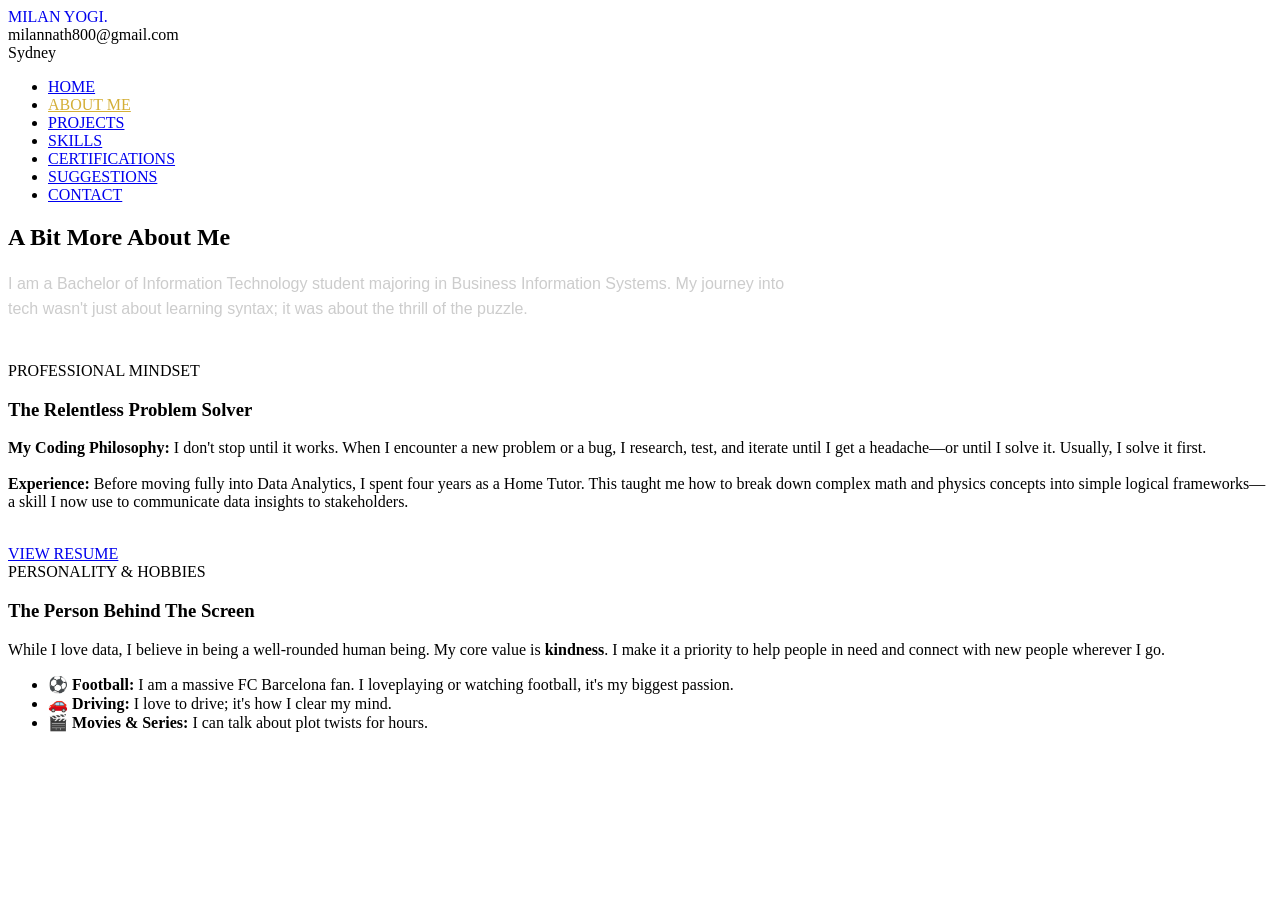
==== Scripts/about.html @ faa99487 "Add files via upload" ====
<!DOCTYPE html>
<html lang="en">
<head>
    <meta charset="UTF-8">
    <meta name="viewport" content="width=device-width, initial-scale=1.0">
    <title>About Milan Yogi</title>
    <link rel="stylesheet" href="style.css">
</head>
<body class="about-page">

    
    <div class="bg-overlay"></div>

    <nav>
        <div class="logo-wrapper">
            <a href="index.html" style="text-decoration:none;">
                <div class="logo">MILAN YOGI.</div>
            </a>
            <div class="contact-details">milannath800@gmail.com</div>
            <div class="contact-details">Sydney</div>
        </div>
        
        <ul class="nav-links">
            
             <li><a href="index.html" >HOME</a></li>
             <li><a href="about.html" style="color: #D4AF37;">ABOUT ME</a></li>
            <li><a href="projects.html">PROJECTS</a></li>
            <li><a href="skills.html">SKILLS</a></li>
            <li><a href="certifications.html">CERTIFICATIONS</a></li>
            <li><a href="suggestions.html">SUGGESTIONS</a></li>
            <li><a href="contact.html">CONTACT</a></li>
        </ul>
    </nav>

    
    <section class="page-content">
        <div class="container">
            
            <h2 class="section-title">A Bit More About Me</h2>
            
            <!-- Intro Paragraph -->
            <p style="color: #ccc; font-family: sans-serif; margin-bottom: 40px; max-width: 800px; line-height: 1.6;">
                I am a Bachelor of Information Technology student majoring in Business Information Systems. 
                My journey into tech wasn't just about learning syntax; it was about the thrill of the puzzle.
            </p>

            <div class="card-grid">
                
                
                <div class="card">
                    <div class="card-tag">PROFESSIONAL MINDSET</div>
                    <h3>The Relentless Problem Solver</h3>
                    <p>
                        <strong>My Coding Philosophy:</strong> I don't stop until it works. When I encounter a new problem or a bug, 
                        I research, test, and iterate until I get a headache—or until I solve it. Usually, I solve it first.
                        <br><br>
                        <strong>Experience:</strong> Before moving fully into Data Analytics, I spent four years as a Home Tutor. 
                        This taught me how to break down complex math and physics concepts into simple logical frameworks—a skill 
                        I now use to communicate data insights to stakeholders.
                    </p>
                    <br>
                    <a href="resume.pdf" target="_blank" class="btn-credential">VIEW RESUME</a>
                </div>

                
                <div class="card">
                    <div class="card-tag">PERSONALITY & HOBBIES</div>
                    <h3>The Person Behind The Screen</h3>
                    <p>
                        While I love data, I believe in being a well-rounded human being. My core value is <strong>kindness</strong>. 
                        I make it a priority to help people in need and connect with new people wherever I go.
                    </p>
                    
                    
                    <ul class="dark-hobbies-list">
                        <li>
                            <span class="hobby-icon">⚽</span> 
                            <strong>Football:</strong> I am a massive FC Barcelona fan. I loveplaying or watching football, it's my biggest passion.
                        </li>
                        <li>
                            <span class="hobby-icon">🚗</span> 
                            <strong>Driving:</strong> I love to drive; it's how I clear my mind.
                        </li>
                        <li>
                            <span class="hobby-icon">🎬</span> 
                            <strong>Movies & Series:</strong> I can talk about plot twists for hours.
                        </li>
                    </ul>
                </div>

            </div>
        </div>
    </section>

</body>
</html>
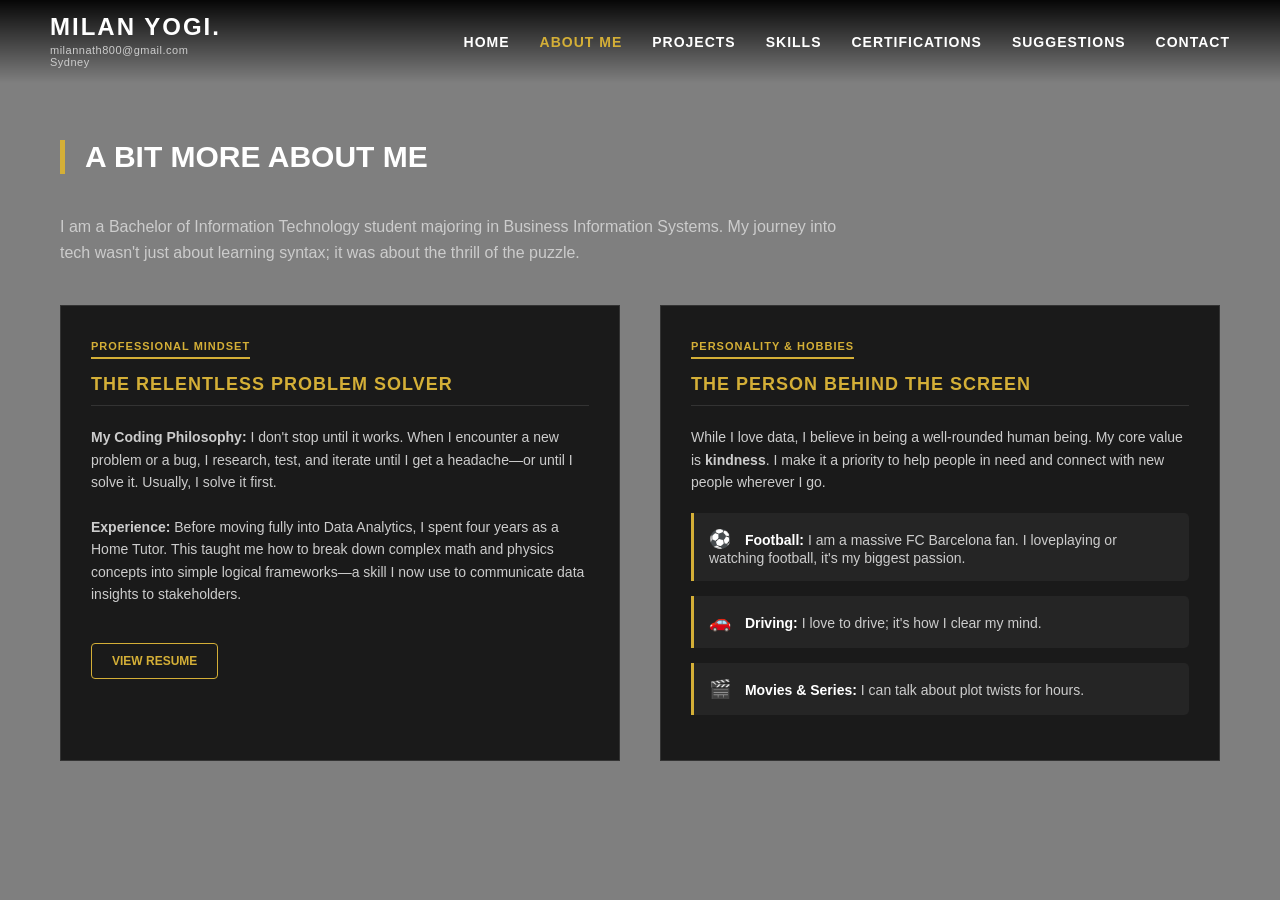
==== commit ccd3587a: "Update stylesheet and links to use relative paths" ====
--- a/Scripts/about.html
+++ b/Scripts/about.html
@@ -4,7 +4,7 @@
     <meta charset="UTF-8">
     <meta name="viewport" content="width=device-width, initial-scale=1.0">
     <title>About Milan Yogi</title>
-    <link rel="stylesheet" href="style.css">
+    <link rel="stylesheet" href="../style.css">
 </head>
 <body class="about-page">
 
@@ -13,7 +13,7 @@
 
     <nav>
         <div class="logo-wrapper">
-            <a href="index.html" style="text-decoration:none;">
+            <a href="../index.html" style="text-decoration:none;">
                 <div class="logo">MILAN YOGI.</div>
             </a>
             <div class="contact-details">milannath800@gmail.com</div>
--- a/style.css
+++ b/style.css
@@ -0,0 +1,590 @@
+/* =========================================
+   1. GLOBAL RESET & BASE STYLES
+   ========================================= */
+* {
+    margin: 0;
+    padding: 0;
+    box-sizing: border-box;
+    font-family: 'Arial Black', sans-serif;
+}
+
+html {
+    scroll-behavior: smooth;
+}
+
+body {
+    background-color: #101010;
+    color: white;
+}
+
+/* =========================================
+   2. NAVIGATION
+   ========================================= */
+nav {
+    display: flex;
+    justify-content: space-between;
+    align-items: center;
+    padding: 15px 50px;
+    position: fixed;
+    width: 100%;
+    z-index: 1000;
+    background: linear-gradient(to bottom, rgba(0,0,0,0.95), transparent);
+}
+
+.logo-wrapper {
+    display: flex;
+    flex-direction: column;
+}
+
+.logo {
+    font-size: 24px;
+    letter-spacing: 2px;
+    color: white;
+    font-weight: 900;
+    line-height: 1;
+    margin-bottom: 5px;
+    cursor: pointer;
+}
+
+.contact-details {
+    font-size: 11px;
+    font-family: sans-serif;
+    color: #cccccc;
+    font-weight: normal;
+    letter-spacing: 0.5px;
+    text-transform: none;
+}
+
+.nav-links {
+    list-style: none;
+    display: flex;
+    gap: 30px;
+    align-items: center;
+}
+
+.nav-links a {
+    text-decoration: none;
+    color: white;
+    font-size: 14px;
+    letter-spacing: 1px;
+    text-transform: uppercase;
+    font-weight: bold;
+    transition: color 0.3s;
+}
+
+.nav-links a:hover {
+    color: #D4AF37;
+}
+
+/* =========================================
+   3. HERO SECTION (HOME PAGE)
+   ========================================= */
+.hero {
+    height: 100vh;
+    width: 100%;
+    
+    /* BACKGROUND IMAGE: bg.png */
+    background-image: url('bg.png'); 
+    background-size: cover;
+    background-position: center;
+    
+    /* Dark overlay so text and your photo pop out */
+    box-shadow: inset 0 0 0 2000px rgba(0, 0, 0, 0.6); 
+    
+    display: flex;
+    align-items: center; 
+    justify-content: space-between; 
+    padding: 0 10%; 
+}
+
+/* Left Side (Text) */
+.hero-content {
+    max-width: 50%;
+}
+
+.hero-content h1 {
+    font-size: 70px;
+    line-height: 1;
+    margin-bottom: 20px;
+    text-transform: uppercase;
+    font-style: italic;
+    color: white;
+}
+
+.hero-content p {
+    font-size: 18px;
+    margin-bottom: 30px;
+    color: #ccc;
+    font-family: sans-serif;
+    font-weight: normal;
+}
+
+.cta-button {
+    display: inline-block;
+    background-color: #D4AF37;
+    color: black;
+    padding: 15px 40px;
+    text-decoration: none;
+    font-weight: bold;
+    text-transform: uppercase;
+    transition: transform 0.2s;
+}
+
+.cta-button:hover {
+    transform: scale(1.05);
+}
+
+/* Right Side (Your Photo - milan.jpg) */
+.hero-image-container {
+    position: relative;
+    max-width: 400px;
+}
+
+.hero-image-container img {
+    width: 100%;
+    border-radius: 15px;
+    border: 3px solid #D4AF37; /* Gold Border */
+    box-shadow: 20px 20px 0px rgba(255, 255, 255, 0.1);
+    transition: transform 0.3s ease;
+}
+
+.hero-image-container img:hover {
+    transform: scale(1.02);
+}
+
+/* Mobile Responsiveness */
+@media (max-width: 900px) {
+    .hero {
+        flex-direction: column-reverse;
+        justify-content: center;
+        text-align: center;
+        padding-top: 100px;
+    }
+    .hero-content { max-width: 100%; margin-top: 30px; }
+    .hero-content h1 { font-size: 40px; }
+    .hero-image-container { max-width: 250px; margin: 0 auto; }
+}
+
+/* =========================================
+   4. LAYOUTS
+   ========================================= */
+.dark-section {
+    padding: 80px 50px;
+    background-color: #101010;
+}
+
+.page-content {
+    padding-top: 140px; 
+    padding-bottom: 80px;
+    min-height: 100vh;
+}
+
+.container {
+    max-width: 1200px;
+    margin: 0 auto;
+    padding: 0 20px;
+}
+
+.section-title {
+    font-size: 30px;
+    margin-bottom: 40px;
+    color: white;
+    border-left: 5px solid #D4AF37;
+    padding-left: 20px;
+    text-transform: uppercase;
+}
+
+/* =========================================
+   5. BACKGROUND FOR SKILLS & CERTS
+   ========================================= */
+/* This ensures bg.png loads on the other pages */
+.skills-page {
+    background: url('bg.png') no-repeat center center fixed !important;
+    background-size: cover !important;
+    margin: 0; 
+}
+
+/* The Overlay - Keeps it dark but readable */
+.bg-overlay {
+    position: fixed;
+    top: 0;
+    left: 0;
+    width: 100%;
+    height: 100%;
+    background: rgba(0, 0, 0, 0.5); 
+    z-index: -1;
+}
+
+/* =========================================
+   6. CARD STYLES (Solid Dark - Like Screenshot)
+   ========================================= */
+.card-grid, .skills-grid {
+    display: grid;
+    grid-template-columns: repeat(auto-fit, minmax(350px, 1fr));
+    gap: 40px;
+}
+
+/* Universal Card Style */
+.card, .skill-card {
+    background-color: #1a1a1a; /* Solid Dark Grey */
+    padding: 30px;
+    border: 1px solid #333;
+    transition: transform 0.3s ease, border-color 0.3s ease;
+}
+
+.card:hover, .skill-card:hover {
+    transform: translateY(-10px);
+    border-color: #D4AF37; /* Gold Border */
+}
+
+/* Card Titles */
+.card h3, .skill-card h3 {
+    color: #D4AF37;
+    margin-bottom: 20px;
+    font-size: 18px;
+    text-transform: uppercase;
+    letter-spacing: 1px;
+    border-bottom: 1px solid #333;
+    padding-bottom: 10px;
+}
+
+/* Card Description Text */
+.card p {
+    color: #cccccc;
+    font-size: 14px;
+    line-height: 1.6;
+    font-family: sans-serif;
+    font-weight: normal;
+}
+
+/* Small Tags (e.g. PYTHON AUTOMATION) */
+.card-tag {
+    color: #D4AF37;
+    font-size: 11px;
+    font-weight: bold;
+    letter-spacing: 1px;
+    margin-bottom: 15px;
+    font-family: sans-serif;
+    display: inline-block;
+    border-bottom: 2px solid #D4AF37;
+    padding-bottom: 5px;
+}
+
+/* =========================================
+   7. SKILLS LIST (Spacing Fix)
+   ========================================= */
+.tags-container {
+    display: block;
+    margin-top: 15px;
+}
+
+/* This adds space between MySQL, PostgreSQL, etc. */
+.tags-container span {
+    display: inline-block; 
+    margin-right: 15px;    /* 15px Gap */
+    margin-bottom: 10px;
+    
+    color: #e0e0e0;
+    font-family: sans-serif;
+    font-size: 14px;
+    font-weight: bold;
+    line-height: 1.5;
+}
+
+/* =========================================
+   8. CERTIFICATIONS SPECIFIC
+   ========================================= */
+.cert-icon {
+    font-size: 30px;
+    color: #D4AF37;
+    margin-bottom: 20px;
+}
+
+.cert-provider {
+    color: #888 !important;
+    font-size: 12px !important;
+    text-transform: uppercase;
+    letter-spacing: 1px;
+    margin-bottom: 10px;
+    font-weight: bold;
+}
+
+.btn-credential {
+    display: inline-block;
+    margin-top: 20px;
+    padding: 10px 20px;
+    border: 1px solid #D4AF37;
+    color: #D4AF37;
+    text-decoration: none;
+    font-size: 12px;
+    font-weight: bold;
+    border-radius: 4px;
+    transition: all 0.3s ease;
+}
+
+.btn-credential:hover {
+    background-color: #D4AF37;
+    color: black;
+}
+/* =========================================
+   9. ABOUT PAGE SPECIFIC STYLES
+   ========================================= */
+
+/* Use the same background logic as skills page */
+.about-page {
+    background: url('bg.png') no-repeat center center fixed !important;
+    background-size: cover !important;
+    margin: 0;
+}
+
+/* Styling the Hobbies list inside the card */
+.dark-hobbies-list {
+    list-style: none;
+    margin-top: 20px;
+    padding: 0;
+}
+
+.dark-hobbies-list li {
+    background-color: #252525; /* Slightly lighter than card background */
+    border-left: 3px solid #D4AF37; /* Gold accent bar on left */
+    padding: 15px;
+    margin-bottom: 15px;
+    border-radius: 0 5px 5px 0;
+    font-family: sans-serif;
+    color: #ccc;
+    font-size: 14px;
+    transition: transform 0.2s;
+}
+
+.dark-hobbies-list li:hover {
+    transform: translateX(5px); /* Slight movement effect */
+    background-color: #333;
+}
+
+.hobby-icon {
+    font-size: 18px;
+    margin-right: 10px;
+}
+
+/* Ensure strong tags inside the list are white */
+.dark-hobbies-list strong {
+    color: white;
+}
+/* =========================================
+   10. PROJECTS PAGE STYLES
+   ========================================= */
+
+/* Reuse the background logic */
+.projects-page {
+    background: url('bg.png') no-repeat center center fixed !important;
+    background-size: cover !important;
+    margin: 0;
+}
+
+/* Container for the file buttons */
+.project-file-container {
+    margin-top: 25px;
+    padding-top: 20px;
+    border-top: 1px dashed #333;
+    display: flex;
+    gap: 15px; /* Space between buttons */
+    flex-wrap: wrap;
+}
+
+/* The File Buttons (Dark with Gold Text) */
+.btn-project {
+    text-decoration: none;
+    font-size: 11px;
+    font-family: sans-serif;
+    font-weight: bold;
+    color: #D4AF37; /* Gold Text */
+    background-color: #000;
+    padding: 10px 15px;
+    border: 1px solid #333;
+    border-radius: 4px;
+    transition: all 0.3s ease;
+    display: inline-flex;
+    align-items: center;
+    gap: 5px;
+}
+
+/* Hover Effect for buttons */
+.btn-project:hover {
+    background-color: #D4AF37;
+    color: #000;
+    border-color: #D4AF37;
+}
+/* =========================================
+   12. CONTACT PAGE STYLES
+   ========================================= */
+
+.contact-page {
+    background: url('bg.png') no-repeat center center fixed !important;
+    background-size: cover !important;
+    margin: 0;
+}
+
+/* Grid layout for contact cards */
+.contact-grid {
+    display: grid;
+    grid-template-columns: repeat(auto-fit, minmax(300px, 1fr));
+    gap: 30px;
+}
+
+/* Specific styling for Contact Cards (Centered content) */
+.contact-card {
+    background-color: #1a1a1a;
+    padding: 40px 20px;
+    border: 1px solid #333;
+    text-align: center; /* Center everything */
+    transition: transform 0.3s ease, border-color 0.3s ease;
+}
+
+.contact-card:hover {
+    transform: translateY(-5px);
+    border-color: #D4AF37;
+}
+
+.contact-card h3 {
+    color: white;
+    margin-bottom: 10px;
+    font-size: 16px;
+    letter-spacing: 2px;
+}
+
+.contact-card p {
+    color: #ccc;
+    margin-bottom: 20px;
+    font-family: sans-serif;
+}
+
+/* Large Gold Icons */
+.contact-icon {
+    font-size: 40px;
+    color: #D4AF37;
+    margin-bottom: 25px;
+}
+
+/* The clickable links inside the cards */
+.contact-link {
+    display: inline-block;
+    padding: 8px 20px;
+    border: 1px solid #D4AF37;
+    color: #D4AF37;
+    text-decoration: none;
+    font-size: 12px;
+    font-weight: bold;
+    border-radius: 4px;
+    transition: all 0.3s;
+}
+
+.contact-link:hover {
+    background-color: #D4AF37;
+    color: black;
+}
+/* =========================================
+   13. SUGGESTIONS / FORM STYLES
+   ========================================= */
+
+.suggestions-page {
+    background: url('bg.png') no-repeat center center fixed !important;
+    background-size: cover !important;
+    margin: 0;
+}
+
+.form-container {
+    background: linear-gradient(145deg, #1e1e1e, #0d0d0d);
+    padding: 40px;
+    border-radius: 12px;
+    border: 1px solid #333;
+    max-width: 700px;
+    margin: 0 auto; /* Center the form */
+    box-shadow: 0 10px 30px rgba(0,0,0,0.5);
+}
+
+.form-grid {
+    display: grid;
+    grid-template-columns: 1fr 1fr;
+    gap: 20px;
+}
+
+.form-group {
+    margin-bottom: 20px;
+    display: flex;
+    flex-direction: column;
+}
+
+.form-group label {
+    color: #D4AF37;
+    font-size: 12px;
+    font-weight: bold;
+    margin-bottom: 8px;
+    text-transform: uppercase;
+    letter-spacing: 1px;
+}
+
+/* Inputs and Textareas */
+input, textarea {
+    background-color: #0d0d0d;
+    border: 1px solid #333;
+    padding: 15px;
+    color: white;
+    border-radius: 5px;
+    font-size: 14px;
+    font-family: sans-serif;
+    outline: none;
+    transition: border-color 0.3s;
+}
+
+input:focus, textarea:focus {
+    border-color: #D4AF37; /* Gold border when typing */
+}
+
+/* The Submit Button */
+.btn-submit {
+    background-color: #D4AF37;
+    color: black;
+    border: none;
+    padding: 15px 30px;
+    font-size: 14px;
+    font-weight: bold;
+    cursor: pointer;
+    text-transform: uppercase;
+    border-radius: 5px;
+    width: 100%;
+    transition: transform 0.2s, background-color 0.3s;
+}
+
+.btn-submit:hover {
+    background-color: white;
+    transform: translateY(-2px);
+}
+
+/* Mobile: Stack the top two inputs */
+@media (max-width: 600px) {
+    .form-grid {
+        grid-template-columns: 1fr;
+    }
+}
+/* =========================================
+   14. DATE PICKER FIX (DARK MODE)
+   ========================================= */
+
+/* This targets the internal calendar icon in Chrome/Edge */
+input[type="date"]::-webkit-calendar-picker-indicator {
+    filter: invert(1); /* Turns black icon to white */
+    cursor: pointer;
+    opacity: 0.6;      /* Makes it slightly subtle */
+    transition: 0.3s;
+}
+
+/* Make it bright white when you hover over it */
+input[type="date"]::-webkit-calendar-picker-indicator:hover {
+    opacity: 1;
+}
+
+/* Ensure the text inside matches your theme */
+input[type="date"] {
+    color-scheme: dark; /* Tells browser this is a dark theme input */
+    color: white;
+}
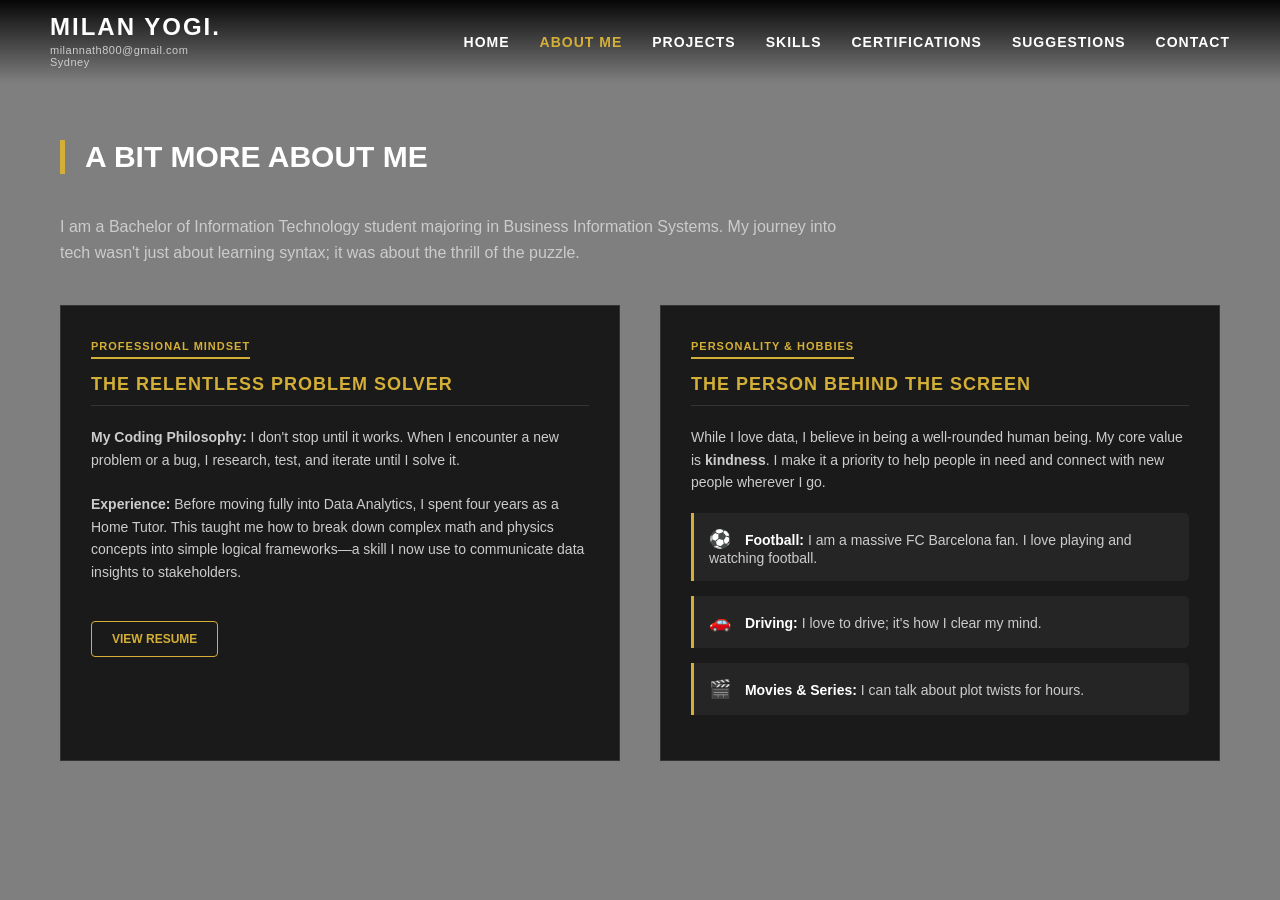
==== commit f2b05d79: "Refactor about.html for improved structure and clarity" ====
--- a/Scripts/about.html
+++ b/Scripts/about.html
@@ -8,7 +8,6 @@
 </head>
 <body class="about-page">
 
-    
     <div class="bg-overlay"></div>
 
     <nav>
@@ -19,11 +18,10 @@
             <div class="contact-details">milannath800@gmail.com</div>
             <div class="contact-details">Sydney</div>
         </div>
-        
+
         <ul class="nav-links">
-            
-             <li><a href="index.html" >HOME</a></li>
-             <li><a href="about.html" style="color: #D4AF37;">ABOUT ME</a></li>
+            <li><a href="../index.html">HOME</a></li>
+            <li><a href="about.html" style="color:#D4AF37;">ABOUT ME</a></li>
             <li><a href="projects.html">PROJECTS</a></li>
             <li><a href="skills.html">SKILLS</a></li>
             <li><a href="certifications.html">CERTIFICATIONS</a></li>
@@ -32,63 +30,80 @@
         </ul>
     </nav>
 
-    
     <section class="page-content">
         <div class="container">
-            
+
             <h2 class="section-title">A Bit More About Me</h2>
-            
-            <!-- Intro Paragraph -->
-            <p style="color: #ccc; font-family: sans-serif; margin-bottom: 40px; max-width: 800px; line-height: 1.6;">
-                I am a Bachelor of Information Technology student majoring in Business Information Systems. 
+
+            <p style="color:#ccc;font-family:sans-serif;margin-bottom:40px;max-width:800px;line-height:1.6;">
+                I am a Bachelor of Information Technology student majoring in Business Information Systems.
                 My journey into tech wasn't just about learning syntax; it was about the thrill of the puzzle.
             </p>
 
             <div class="card-grid">
-                
-                
+
                 <div class="card">
                     <div class="card-tag">PROFESSIONAL MINDSET</div>
                     <h3>The Relentless Problem Solver</h3>
+
                     <p>
-                        <strong>My Coding Philosophy:</strong> I don't stop until it works. When I encounter a new problem or a bug, 
-                        I research, test, and iterate until I get a headache—or until I solve it. Usually, I solve it first.
+                        <strong>My Coding Philosophy:</strong>
+                        I don't stop until it works. When I encounter a new problem or a bug,
+                        I research, test, and iterate until I solve it.
+
                         <br><br>
-                        <strong>Experience:</strong> Before moving fully into Data Analytics, I spent four years as a Home Tutor. 
-                        This taught me how to break down complex math and physics concepts into simple logical frameworks—a skill 
-                        I now use to communicate data insights to stakeholders.
+
+                        <strong>Experience:</strong>
+                        Before moving fully into Data Analytics, I spent four years as a Home Tutor.
+                        This taught me how to break down complex math and physics concepts into simple
+                        logical frameworks—a skill I now use to communicate data insights to stakeholders.
                     </p>
+
                     <br>
-                    <a href="resume.pdf" target="_blank" class="btn-credential">VIEW RESUME</a>
+
+                    <a href="../Assets/resume.pdf"
+                       target="_blank"
+                       class="btn-credential">
+                        VIEW RESUME
+                    </a>
+
                 </div>
 
-                
                 <div class="card">
                     <div class="card-tag">PERSONALITY & HOBBIES</div>
+
                     <h3>The Person Behind The Screen</h3>
+
                     <p>
-                        While I love data, I believe in being a well-rounded human being. My core value is <strong>kindness</strong>. 
-                        I make it a priority to help people in need and connect with new people wherever I go.
+                        While I love data, I believe in being a well-rounded human being.
+                        My core value is <strong>kindness</strong>. I make it a priority
+                        to help people in need and connect with new people wherever I go.
                     </p>
-                    
-                    
+
                     <ul class="dark-hobbies-list">
                         <li>
-                            <span class="hobby-icon">⚽</span> 
-                            <strong>Football:</strong> I am a massive FC Barcelona fan. I loveplaying or watching football, it's my biggest passion.
+                            <span class="hobby-icon">⚽</span>
+                            <strong>Football:</strong>
+                            I am a massive FC Barcelona fan. I love playing and watching football.
                         </li>
+
                         <li>
-                            <span class="hobby-icon">🚗</span> 
-                            <strong>Driving:</strong> I love to drive; it's how I clear my mind.
+                            <span class="hobby-icon">🚗</span>
+                            <strong>Driving:</strong>
+                            I love to drive; it's how I clear my mind.
                         </li>
+
                         <li>
-                            <span class="hobby-icon">🎬</span> 
-                            <strong>Movies & Series:</strong> I can talk about plot twists for hours.
+                            <span class="hobby-icon">🎬</span>
+                            <strong>Movies & Series:</strong>
+                            I can talk about plot twists for hours.
                         </li>
                     </ul>
+
                 </div>
 
             </div>
+
         </div>
     </section>
 
